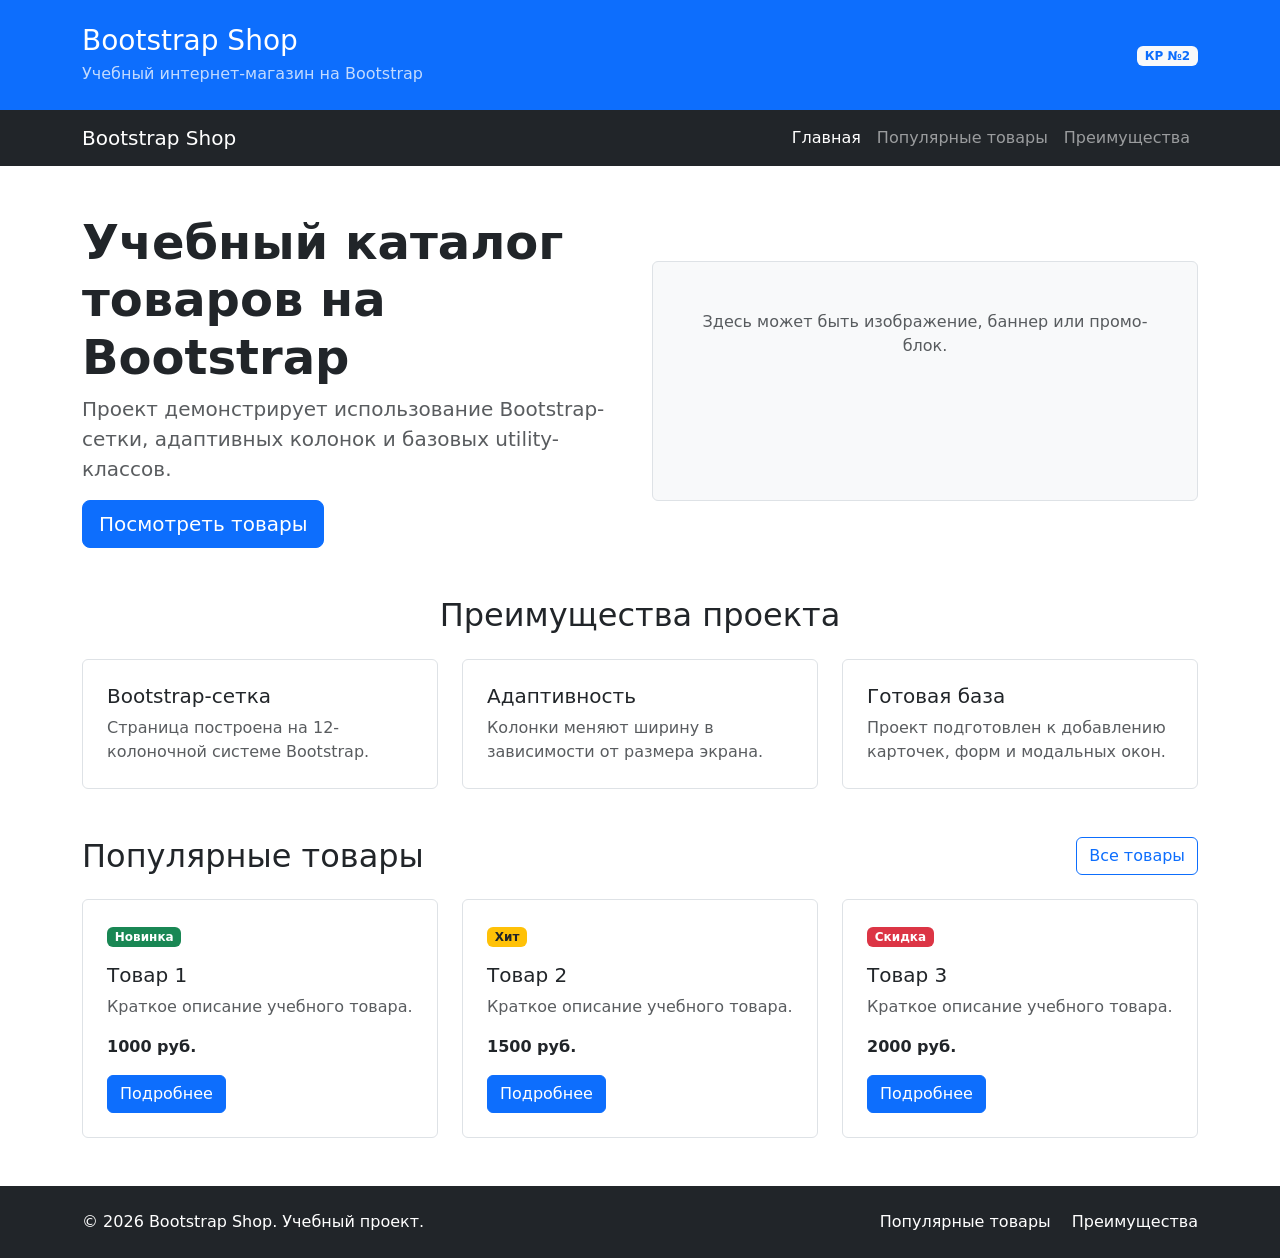
==== index.html @ 40dda601 "feat: create Bootstrap grid homepage" ====
<!DOCTYPE html>
<html lang="ru">
<head>
    <meta charset="UTF-8">
    <meta name="viewport" content="width=device-width, initial-scale=1.0">
    <title>Главная — Bootstrap Shop</title>

    <link
        href="https://cdn.jsdelivr.net/npm/bootstrap@5.3.3/dist/css/bootstrap.min.css"
        rel="stylesheet"
    >
    <link rel="stylesheet" href="css/custom.css">
</head>
<body>

    <header class="bg-primary text-white py-4">
        <div class="container">
            <div class="row align-items-center">
                <div class="col-12 col-md-8">
                    <h1 class="h3 mb-1">Bootstrap Shop</h1>
                    <p class="mb-0 opacity-75">
                        Учебный интернет-магазин на Bootstrap
                    </p>
                </div>

                <div class="col-12 col-md-4 text-md-end mt-3 mt-md-0">
                    <span class="badge bg-light text-primary">
                        КР №2
                    </span>
                </div>
            </div>
        </div>
    </header>

    <nav class="navbar navbar-expand-lg navbar-dark bg-dark">
        <div class="container">
            <a class="navbar-brand" href="index.html">
                Bootstrap Shop
            </a>

            <button
                class="navbar-toggler"
                type="button"
                data-bs-toggle="collapse"
                data-bs-target="#mainNavbar"
                aria-controls="mainNavbar"
                aria-expanded="false"
                aria-label="Переключить навигацию"
            >
                <span class="navbar-toggler-icon"></span>
            </button>

            <div class="collapse navbar-collapse" id="mainNavbar">
                <ul class="navbar-nav ms-auto">
                    <li class="nav-item">
                        <a
                            class="nav-link active"
                            aria-current="page"
                            href="index.html"
                        >
                            Главная
                        </a>
                    </li>

                    <li class="nav-item">
                        <a class="nav-link" href="#popular">
                            Популярные товары
                        </a>
                    </li>

                    <li class="nav-item">
                        <a class="nav-link" href="#advantages">
                            Преимущества
                        </a>
                    </li>
                </ul>
            </div>
        </div>
    </nav>

    <main>
        <section class="container my-5">
            <div class="row align-items-center g-4">
                <div class="col-12 col-lg-6">
                    <h2 class="display-5 fw-bold">
                        Учебный каталог товаров на Bootstrap
                    </h2>

                    <p class="lead text-muted">
                        Проект демонстрирует использование Bootstrap-сетки,
                        адаптивных колонок и базовых utility-классов.
                    </p>

                    <a class="btn btn-primary btn-lg" href="#popular">
                        Посмотреть товары
                    </a>
                </div>

                <div class="col-12 col-lg-6">
                    <div class="placeholder-box p-5 bg-light border rounded text-center">
                        <p class="mb-0 text-muted">
                            Здесь может быть изображение, баннер
                            или промо-блок.
                        </p>
                    </div>
                </div>
            </div>
        </section>

        <section class="container my-5" id="advantages">
            <h2 class="text-center mb-4">
                Преимущества проекта
            </h2>

            <div class="row g-4">
                <div class="col-12 col-md-4">
                    <div class="p-4 border rounded h-100 bg-white">
                        <h3 class="h5">Bootstrap-сетка</h3>
                        <p class="mb-0 text-muted">
                            Страница построена на 12-колоночной системе Bootstrap.
                        </p>
                    </div>
                </div>

                <div class="col-12 col-md-4">
                    <div class="p-4 border rounded h-100 bg-white">
                        <h3 class="h5">Адаптивность</h3>
                        <p class="mb-0 text-muted">
                            Колонки меняют ширину в зависимости от размера экрана.
                        </p>
                    </div>
                </div>

                <div class="col-12 col-md-4">
                    <div class="p-4 border rounded h-100 bg-white">
                        <h3 class="h5">Готовая база</h3>
                        <p class="mb-0 text-muted">
                            Проект подготовлен к добавлению карточек,
                            форм и модальных окон.
                        </p>
                    </div>
                </div>
            </div>
        </section>

        <section class="container my-5" id="popular">
            <div class="d-flex justify-content-between align-items-center mb-4">
                <h2 class="mb-0">Популярные товары</h2>

                <a class="btn btn-outline-primary" href="#popular">
                    Все товары
                </a>
            </div>

            <div class="row g-4">
                <div class="col-12 col-md-6 col-lg-4">
                    <div class="border rounded h-100 p-4">
                        <span class="badge bg-success mb-3">
                            Новинка
                        </span>

                        <h3 class="h5">Товар 1</h3>

                        <p class="text-muted">
                            Краткое описание учебного товара.
                        </p>

                        <p class="fw-bold mb-3">1000 руб.</p>

                        <a class="btn btn-primary" href="#popular">
                            Подробнее
                        </a>
                    </div>
                </div>

                <div class="col-12 col-md-6 col-lg-4">
                    <div class="border rounded h-100 p-4">
                        <span class="badge bg-warning text-dark mb-3">
                            Хит
                        </span>

                        <h3 class="h5">Товар 2</h3>

                        <p class="text-muted">
                            Краткое описание учебного товара.
                        </p>

                        <p class="fw-bold mb-3">1500 руб.</p>

                        <a class="btn btn-primary" href="#popular">
                            Подробнее
                        </a>
                    </div>
                </div>

                <div class="col-12 col-md-6 col-lg-4">
                    <div class="border rounded h-100 p-4">
                        <span class="badge bg-danger mb-3">
                            Скидка
                        </span>

                        <h3 class="h5">Товар 3</h3>

                        <p class="text-muted">
                            Краткое описание учебного товара.
                        </p>

                        <p class="fw-bold mb-3">2000 руб.</p>

                        <a class="btn btn-primary" href="#popular">
                            Подробнее
                        </a>
                    </div>
                </div>
            </div>
        </section>
    </main>

    <footer class="bg-dark text-white py-4 mt-5">
        <div class="container">
            <div class="row align-items-center g-3">
                <div class="col-12 col-md-6">
                    <p class="mb-0">
                        &copy; 2026 Bootstrap Shop. Учебный проект.
                    </p>
                </div>

                <div class="col-12 col-md-6 text-md-end">
                    <a
                        class="text-white text-decoration-none me-3"
                        href="#popular"
                    >
                        Популярные товары
                    </a>

                    <a
                        class="text-white text-decoration-none"
                        href="#advantages"
                    >
                        Преимущества
                    </a>
                </div>
            </div>
        </div>
    </footer>

    <script
        src="https://cdn.jsdelivr.net/npm/bootstrap@5.3.3/dist/js/bootstrap.bundle.min.js"
    ></script>
</body>
</html>
---- css/custom.css ----
body {
    min-height: 100vh;
}

.placeholder-box {
    min-height: 240px;
}
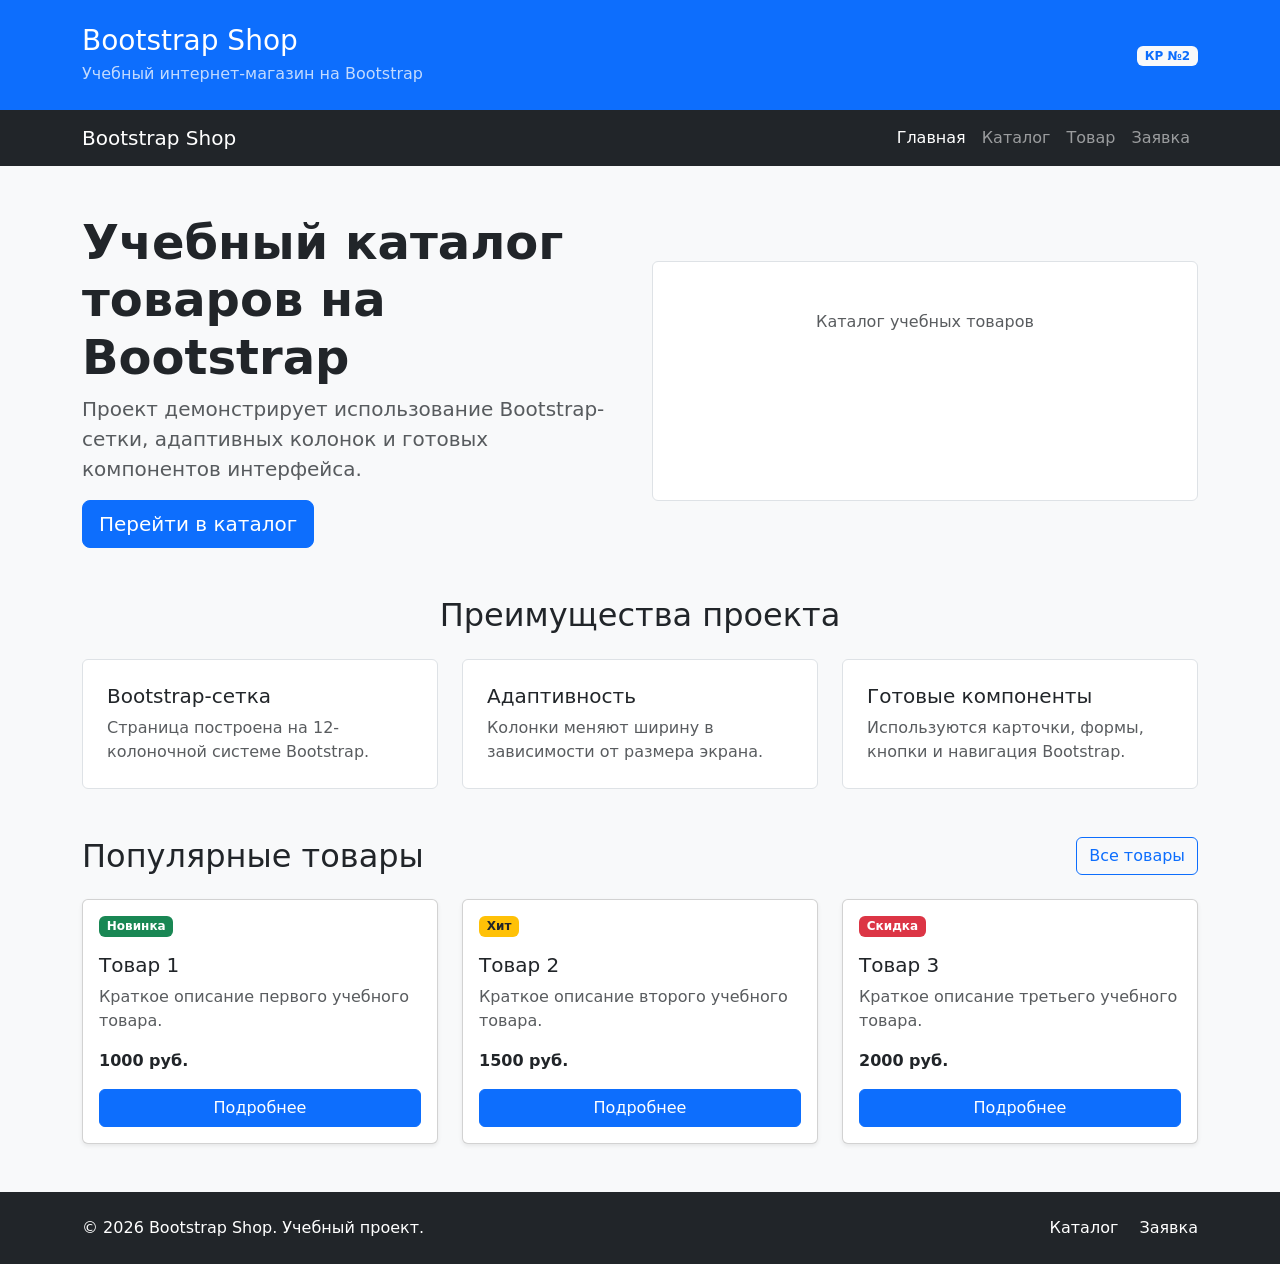
==== commit bdcc5e98: "feat: add Bootstrap components pages" ====
--- a/index.html
+++ b/index.html
@@ -6,12 +6,12 @@
     <title>Главная — Bootstrap Shop</title>
 
     <link
-        href="https://cdn.jsdelivr.net/npm/bootstrap@5.3.3/dist/css/bootstrap.min.css"
+        href="https://cdn.jsdelivr.net/npm/bootstrap@5.3.8/dist/css/bootstrap.min.css"
         rel="stylesheet"
     >
     <link rel="stylesheet" href="css/custom.css">
 </head>
-<body>
+<body class="bg-light">
 
     <header class="bg-primary text-white py-4">
         <div class="container">
@@ -63,14 +63,20 @@
                     </li>
 
                     <li class="nav-item">
-                        <a class="nav-link" href="#popular">
-                            Популярные товары
-                        </a>
-                    </li>
-
-                    <li class="nav-item">
-                        <a class="nav-link" href="#advantages">
-                            Преимущества
+                        <a class="nav-link" href="catalog.html">
+                            Каталог
+                        </a>
+                    </li>
+
+                    <li class="nav-item">
+                        <a class="nav-link" href="product.html">
+                            Товар
+                        </a>
+                    </li>
+
+                    <li class="nav-item">
+                        <a class="nav-link" href="order.html">
+                            Заявка
                         </a>
                     </li>
                 </ul>
@@ -88,26 +94,28 @@
 
                     <p class="lead text-muted">
                         Проект демонстрирует использование Bootstrap-сетки,
-                        адаптивных колонок и базовых utility-классов.
+                        адаптивных колонок и готовых компонентов интерфейса.
                     </p>
 
-                    <a class="btn btn-primary btn-lg" href="#popular">
-                        Посмотреть товары
+                    <a
+                        class="btn btn-primary btn-lg"
+                        href="catalog.html"
+                    >
+                        Перейти в каталог
                     </a>
                 </div>
 
                 <div class="col-12 col-lg-6">
-                    <div class="placeholder-box p-5 bg-light border rounded text-center">
-                        <p class="mb-0 text-muted">
-                            Здесь может быть изображение, баннер
-                            или промо-блок.
+                    <div class="placeholder-box p-5 bg-white border rounded text-center">
+                        <p class="mb-0 text-muted">
+                            Каталог учебных товаров
                         </p>
                     </div>
                 </div>
             </div>
         </section>
 
-        <section class="container my-5" id="advantages">
+        <section class="container my-5">
             <h2 class="text-center mb-4">
                 Преимущества проекта
             </h2>
@@ -133,10 +141,9 @@
 
                 <div class="col-12 col-md-4">
                     <div class="p-4 border rounded h-100 bg-white">
-                        <h3 class="h5">Готовая база</h3>
-                        <p class="mb-0 text-muted">
-                            Проект подготовлен к добавлению карточек,
-                            форм и модальных окон.
+                        <h3 class="h5">Готовые компоненты</h3>
+                        <p class="mb-0 text-muted">
+                            Используются карточки, формы, кнопки и навигация Bootstrap.
                         </p>
                     </div>
                 </div>
@@ -147,69 +154,87 @@
             <div class="d-flex justify-content-between align-items-center mb-4">
                 <h2 class="mb-0">Популярные товары</h2>
 
-                <a class="btn btn-outline-primary" href="#popular">
+                <a
+                    class="btn btn-outline-primary"
+                    href="catalog.html"
+                >
                     Все товары
                 </a>
             </div>
 
             <div class="row g-4">
                 <div class="col-12 col-md-6 col-lg-4">
-                    <div class="border rounded h-100 p-4">
-                        <span class="badge bg-success mb-3">
-                            Новинка
-                        </span>
-
-                        <h3 class="h5">Товар 1</h3>
-
-                        <p class="text-muted">
-                            Краткое описание учебного товара.
-                        </p>
-
-                        <p class="fw-bold mb-3">1000 руб.</p>
-
-                        <a class="btn btn-primary" href="#popular">
-                            Подробнее
-                        </a>
+                    <div class="card h-100 shadow-sm">
+                        <div class="card-body d-flex flex-column">
+                            <span class="badge bg-success mb-3 align-self-start">
+                                Новинка
+                            </span>
+
+                            <h3 class="h5">Товар 1</h3>
+
+                            <p class="text-muted">
+                                Краткое описание первого учебного товара.
+                            </p>
+
+                            <p class="fw-bold mb-3 mt-auto">1000 руб.</p>
+
+                            <a
+                                class="btn btn-primary"
+                                href="product.html"
+                            >
+                                Подробнее
+                            </a>
+                        </div>
                     </div>
                 </div>
 
                 <div class="col-12 col-md-6 col-lg-4">
-                    <div class="border rounded h-100 p-4">
-                        <span class="badge bg-warning text-dark mb-3">
-                            Хит
-                        </span>
-
-                        <h3 class="h5">Товар 2</h3>
-
-                        <p class="text-muted">
-                            Краткое описание учебного товара.
-                        </p>
-
-                        <p class="fw-bold mb-3">1500 руб.</p>
-
-                        <a class="btn btn-primary" href="#popular">
-                            Подробнее
-                        </a>
+                    <div class="card h-100 shadow-sm">
+                        <div class="card-body d-flex flex-column">
+                            <span class="badge bg-warning text-dark mb-3 align-self-start">
+                                Хит
+                            </span>
+
+                            <h3 class="h5">Товар 2</h3>
+
+                            <p class="text-muted">
+                                Краткое описание второго учебного товара.
+                            </p>
+
+                            <p class="fw-bold mb-3 mt-auto">1500 руб.</p>
+
+                            <a
+                                class="btn btn-primary"
+                                href="product.html"
+                            >
+                                Подробнее
+                            </a>
+                        </div>
                     </div>
                 </div>
 
                 <div class="col-12 col-md-6 col-lg-4">
-                    <div class="border rounded h-100 p-4">
-                        <span class="badge bg-danger mb-3">
-                            Скидка
-                        </span>
-
-                        <h3 class="h5">Товар 3</h3>
-
-                        <p class="text-muted">
-                            Краткое описание учебного товара.
-                        </p>
-
-                        <p class="fw-bold mb-3">2000 руб.</p>
-
-                        <a class="btn btn-primary" href="#popular">
-                            Подробнее
-                        </a>
+                    <div class="card h-100 shadow-sm">
+                        <div class="card-body d-flex flex-column">
+                            <span class="badge bg-danger mb-3 align-self-start">
+                                Скидка
+                            </span>
+
+                            <h3 class="h5">Товар 3</h3>
+
+                            <p class="text-muted">
+                                Краткое описание третьего учебного товара.
+                            </p>
+
+                            <p class="fw-bold mb-3 mt-auto">2000 руб.</p>
+
+                            <a
+                                class="btn btn-primary"
+                                href="product.html"
+                            >
+                                Подробнее
+                            </a>
+                        </div>
                     </div>
                 </div>
             </div>
@@ -228,16 +253,16 @@
                 <div class="col-12 col-md-6 text-md-end">
                     <a
                         class="text-white text-decoration-none me-3"
-                        href="#popular"
+                        href="catalog.html"
                     >
-                        Популярные товары
+                        Каталог
                     </a>
 
                     <a
                         class="text-white text-decoration-none"
-                        href="#advantages"
+                        href="order.html"
                     >
-                        Преимущества
+                        Заявка
                     </a>
                 </div>
             </div>
@@ -245,7 +270,7 @@
     </footer>
 
     <script
-        src="https://cdn.jsdelivr.net/npm/bootstrap@5.3.3/dist/js/bootstrap.bundle.min.js"
+        src="https://cdn.jsdelivr.net/npm/bootstrap@5.3.8/dist/js/bootstrap.bundle.min.js"
     ></script>
 </body>
 </html>
--- a/css/custom.css
+++ b/css/custom.css
@@ -4,4 +4,13 @@
 
 .placeholder-box {
     min-height: 240px;
+}
+
+.placeholder-image {
+    min-height: 320px;
+}
+
+.card-img-top {
+    height: 180px;
+    object-fit: cover;
 }
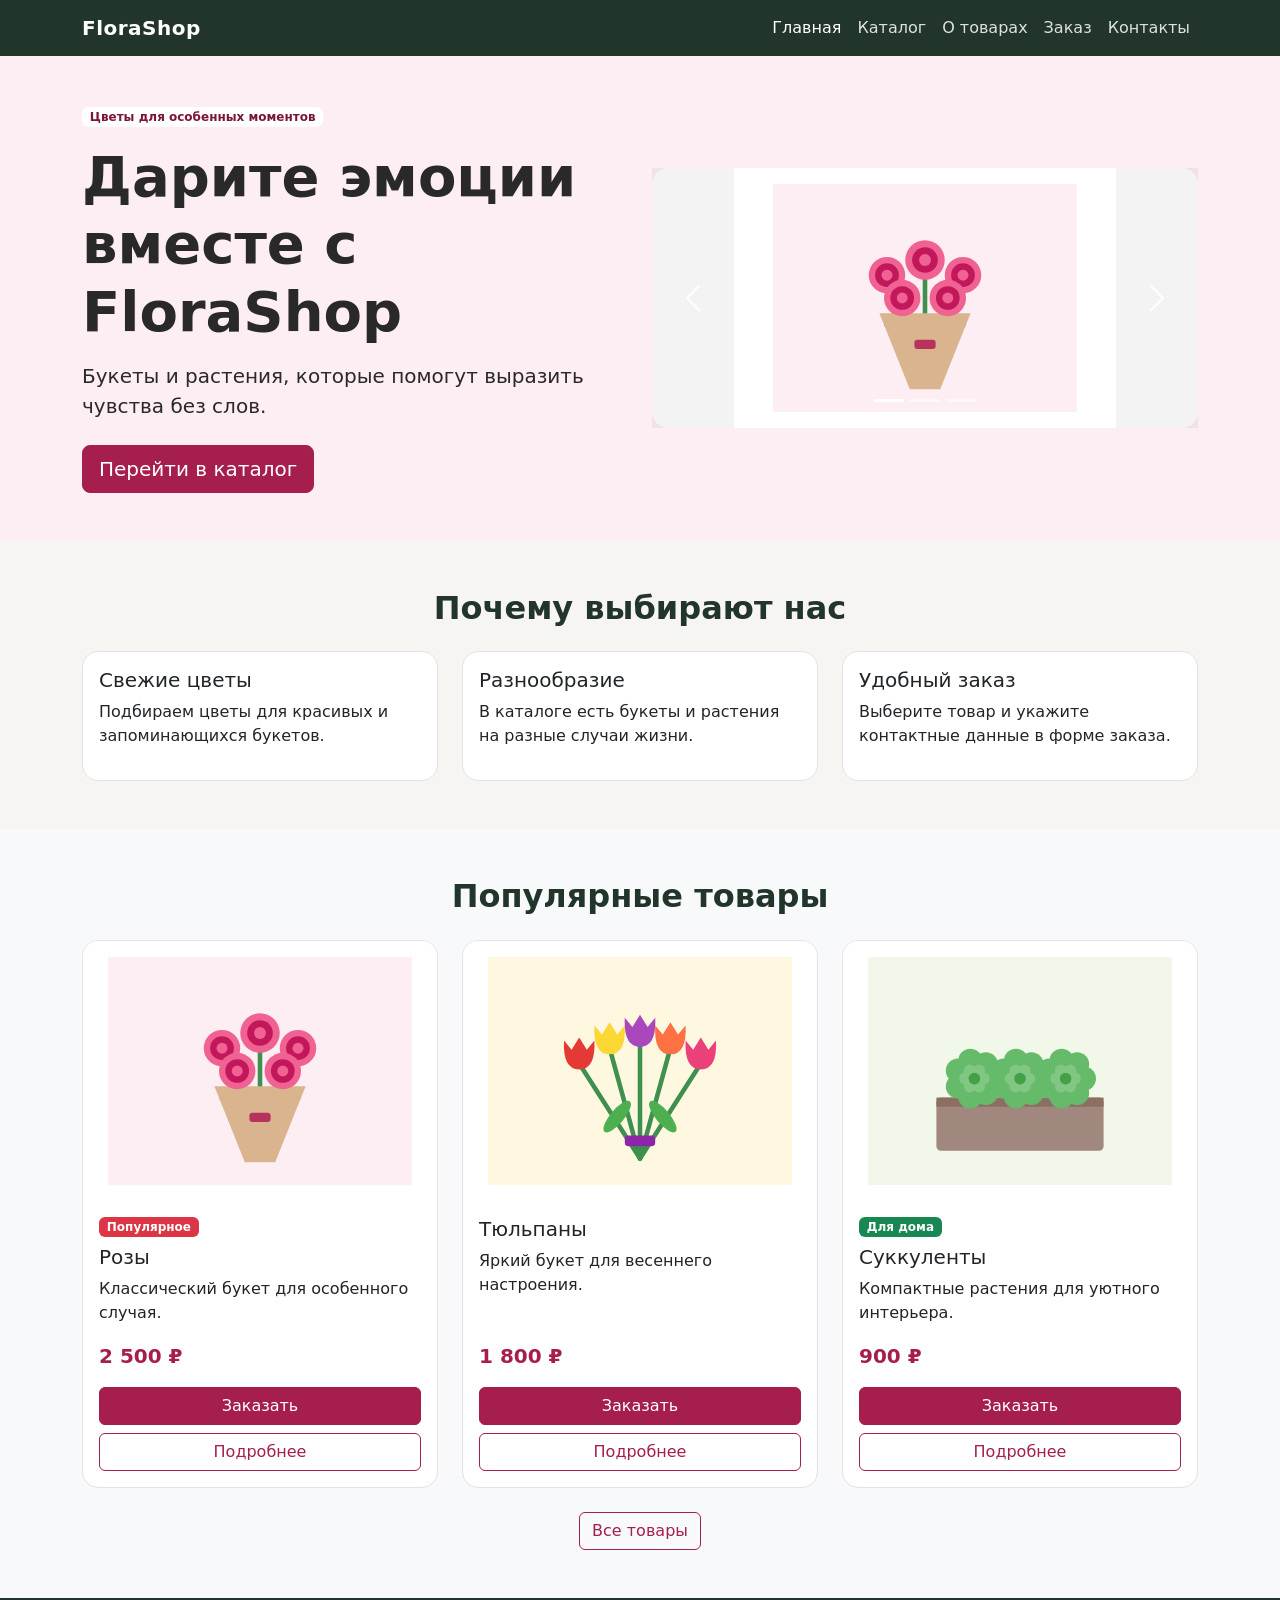
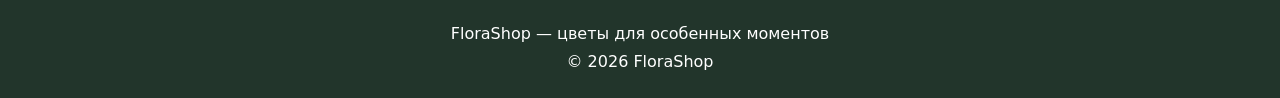
==== commit 45a0afce: "feat: add Bootstrap components pages" ====
--- a/index.html
+++ b/index.html
@@ -2,275 +2,179 @@
 <html lang="ru">
 <head>
     <meta charset="UTF-8">
-    <meta name="viewport" content="width=device-width, initial-scale=1.0">
-    <title>Главная — Bootstrap Shop</title>
-
-    <link
-        href="https://cdn.jsdelivr.net/npm/bootstrap@5.3.8/dist/css/bootstrap.min.css"
-        rel="stylesheet"
-    >
+    <meta name="viewport" content="width=device-width, initial-scale=1">
+    <meta name="description" content="FloraShop — букеты цветов и декоративные растения.">
+    <title>FloraShop — Главная</title>
+    <link rel="stylesheet" href="vendor/bootstrap/css/bootstrap.min.css">
     <link rel="stylesheet" href="css/custom.css">
 </head>
-<body class="bg-light">
+<body>
 
-    <header class="bg-primary text-white py-4">
+<nav class="navbar navbar-expand-lg navbar-dark navbar-shop">
+    <div class="container">
+        <a class="navbar-brand fw-bold" href="index.html">FloraShop</a>
+        <button class="navbar-toggler" type="button" data-bs-toggle="collapse"
+                data-bs-target="#mainNav" aria-controls="mainNav"
+                aria-expanded="false" aria-label="Открыть меню">
+            <span class="navbar-toggler-icon"></span>
+        </button>
+        <div class="collapse navbar-collapse" id="mainNav">
+            <ul class="navbar-nav ms-auto">
+                <li class="nav-item"><a class="nav-link active" href="index.html">Главная</a></li>
+                <li class="nav-item"><a class="nav-link" href="catalog.html">Каталог</a></li>
+                <li class="nav-item"><a class="nav-link" href="product.html">О товарах</a></li>
+                <li class="nav-item"><a class="nav-link" href="order.html">Заказ</a></li>
+                <li class="nav-item"><a class="nav-link" href="contacts.html">Контакты</a></li>
+            </ul>
+        </div>
+    </div>
+</nav>
+
+<main>
+    <section class="hero-section py-5">
         <div class="container">
-            <div class="row align-items-center">
-                <div class="col-12 col-md-8">
-                    <h1 class="h3 mb-1">Bootstrap Shop</h1>
-                    <p class="mb-0 opacity-75">
-                        Учебный интернет-магазин на Bootstrap
+            <div class="row align-items-center g-4">
+                <div class="col-lg-6">
+                    <span class="badge hero-badge mb-3">Цветы для особенных моментов</span>
+                    <h1 class="display-4 fw-bold">Дарите эмоции вместе с FloraShop</h1>
+                    <p class="lead mt-3">
+                        Букеты и растения, которые помогут выразить чувства без слов.
                     </p>
+                    <a href="catalog.html" class="btn btn-shop btn-lg mt-2">
+                        Перейти в каталог
+                    </a>
                 </div>
-
-                <div class="col-12 col-md-4 text-md-end mt-3 mt-md-0">
-                    <span class="badge bg-light text-primary">
-                        КР №2
-                    </span>
+                <div class="col-lg-6">
+                    <div id="flowerCarousel" class="carousel slide" data-bs-ride="carousel">
+                        <div class="carousel-indicators">
+                            <button type="button" data-bs-target="#flowerCarousel"
+                                    data-bs-slide-to="0" class="active"
+                                    aria-current="true" aria-label="Слайд 1"></button>
+                            <button type="button" data-bs-target="#flowerCarousel"
+                                    data-bs-slide-to="1" aria-label="Слайд 2"></button>
+                            <button type="button" data-bs-target="#flowerCarousel"
+                                    data-bs-slide-to="2" aria-label="Слайд 3"></button>
+                        </div>
+                        <div class="carousel-inner rounded-4">
+                            <div class="carousel-item active">
+                                <img src="images/roses.svg" class="d-block w-100 product-image"
+                                     alt="Розы">
+                            </div>
+                            <div class="carousel-item">
+                                <img src="images/tulips.svg" class="d-block w-100 product-image"
+                                     alt="Тюльпаны">
+                            </div>
+                            <div class="carousel-item">
+                                <img src="images/peony.svg" class="d-block w-100 product-image"
+                                     alt="Пионы">
+                            </div>
+                        </div>
+                        <button class="carousel-control-prev" type="button"
+                                data-bs-target="#flowerCarousel" data-bs-slide="prev"
+                                aria-label="Предыдущий слайд">
+                            <span class="carousel-control-prev-icon"></span>
+                        </button>
+                        <button class="carousel-control-next" type="button"
+                                data-bs-target="#flowerCarousel" data-bs-slide="next"
+                                aria-label="Следующий слайд">
+                            <span class="carousel-control-next-icon"></span>
+                        </button>
+                    </div>
                 </div>
             </div>
         </div>
-    </header>
+    </section>
 
-    <nav class="navbar navbar-expand-lg navbar-dark bg-dark">
+    <section class="py-5">
         <div class="container">
-            <a class="navbar-brand" href="index.html">
-                Bootstrap Shop
-            </a>
-
-            <button
-                class="navbar-toggler"
-                type="button"
-                data-bs-toggle="collapse"
-                data-bs-target="#mainNavbar"
-                aria-controls="mainNavbar"
-                aria-expanded="false"
-                aria-label="Переключить навигацию"
-            >
-                <span class="navbar-toggler-icon"></span>
-            </button>
-
-            <div class="collapse navbar-collapse" id="mainNavbar">
-                <ul class="navbar-nav ms-auto">
-                    <li class="nav-item">
-                        <a
-                            class="nav-link active"
-                            aria-current="page"
-                            href="index.html"
-                        >
-                            Главная
-                        </a>
-                    </li>
-
-                    <li class="nav-item">
-                        <a class="nav-link" href="catalog.html">
-                            Каталог
-                        </a>
-                    </li>
-
-                    <li class="nav-item">
-                        <a class="nav-link" href="product.html">
-                            Товар
-                        </a>
-                    </li>
-
-                    <li class="nav-item">
-                        <a class="nav-link" href="order.html">
-                            Заявка
-                        </a>
-                    </li>
-                </ul>
-            </div>
-        </div>
-    </nav>
-
-    <main>
-        <section class="container my-5">
-            <div class="row align-items-center g-4">
-                <div class="col-12 col-lg-6">
-                    <h2 class="display-5 fw-bold">
-                        Учебный каталог товаров на Bootstrap
-                    </h2>
-
-                    <p class="lead text-muted">
-                        Проект демонстрирует использование Bootstrap-сетки,
-                        адаптивных колонок и готовых компонентов интерфейса.
-                    </p>
-
-                    <a
-                        class="btn btn-primary btn-lg"
-                        href="catalog.html"
-                    >
-                        Перейти в каталог
-                    </a>
-                </div>
-
-                <div class="col-12 col-lg-6">
-                    <div class="placeholder-box p-5 bg-white border rounded text-center">
-                        <p class="mb-0 text-muted">
-                            Каталог учебных товаров
-                        </p>
-                    </div>
-                </div>
-            </div>
-        </section>
-
-        <section class="container my-5">
-            <h2 class="text-center mb-4">
-                Преимущества проекта
-            </h2>
-
+            <h2 class="section-title text-center mb-4">Почему выбирают нас</h2>
             <div class="row g-4">
-                <div class="col-12 col-md-4">
-                    <div class="p-4 border rounded h-100 bg-white">
-                        <h3 class="h5">Bootstrap-сетка</h3>
-                        <p class="mb-0 text-muted">
-                            Страница построена на 12-колоночной системе Bootstrap.
-                        </p>
-                    </div>
-                </div>
-
-                <div class="col-12 col-md-4">
-                    <div class="p-4 border rounded h-100 bg-white">
-                        <h3 class="h5">Адаптивность</h3>
-                        <p class="mb-0 text-muted">
-                            Колонки меняют ширину в зависимости от размера экрана.
-                        </p>
-                    </div>
-                </div>
-
-                <div class="col-12 col-md-4">
-                    <div class="p-4 border rounded h-100 bg-white">
-                        <h3 class="h5">Готовые компоненты</h3>
-                        <p class="mb-0 text-muted">
-                            Используются карточки, формы, кнопки и навигация Bootstrap.
-                        </p>
-                    </div>
-                </div>
-            </div>
-        </section>
-
-        <section class="container my-5" id="popular">
-            <div class="d-flex justify-content-between align-items-center mb-4">
-                <h2 class="mb-0">Популярные товары</h2>
-
-                <a
-                    class="btn btn-outline-primary"
-                    href="catalog.html"
-                >
-                    Все товары
-                </a>
-            </div>
-
-            <div class="row g-4">
-                <div class="col-12 col-md-6 col-lg-4">
-                    <div class="card h-100 shadow-sm">
-                        <div class="card-body d-flex flex-column">
-                            <span class="badge bg-success mb-3 align-self-start">
-                                Новинка
-                            </span>
-
-                            <h3 class="h5">Товар 1</h3>
-
-                            <p class="text-muted">
-                                Краткое описание первого учебного товара.
-                            </p>
-
-                            <p class="fw-bold mb-3 mt-auto">1000 руб.</p>
-
-                            <a
-                                class="btn btn-primary"
-                                href="product.html"
-                            >
-                                Подробнее
-                            </a>
+                <div class="col-md-4">
+                    <div class="card feature-card h-100">
+                        <div class="card-body">
+                            <h3 class="h5">Свежие цветы</h3>
+                            <p>Подбираем цветы для красивых и запоминающихся букетов.</p>
                         </div>
                     </div>
                 </div>
-
-                <div class="col-12 col-md-6 col-lg-4">
-                    <div class="card h-100 shadow-sm">
-                        <div class="card-body d-flex flex-column">
-                            <span class="badge bg-warning text-dark mb-3 align-self-start">
-                                Хит
-                            </span>
-
-                            <h3 class="h5">Товар 2</h3>
-
-                            <p class="text-muted">
-                                Краткое описание второго учебного товара.
-                            </p>
-
-                            <p class="fw-bold mb-3 mt-auto">1500 руб.</p>
-
-                            <a
-                                class="btn btn-primary"
-                                href="product.html"
-                            >
-                                Подробнее
-                            </a>
+                <div class="col-md-4">
+                    <div class="card feature-card h-100">
+                        <div class="card-body">
+                            <h3 class="h5">Разнообразие</h3>
+                            <p>В каталоге есть букеты и растения на разные случаи жизни.</p>
                         </div>
                     </div>
                 </div>
-
-                <div class="col-12 col-md-6 col-lg-4">
-                    <div class="card h-100 shadow-sm">
-                        <div class="card-body d-flex flex-column">
-                            <span class="badge bg-danger mb-3 align-self-start">
-                                Скидка
-                            </span>
-
-                            <h3 class="h5">Товар 3</h3>
-
-                            <p class="text-muted">
-                                Краткое описание третьего учебного товара.
-                            </p>
-
-                            <p class="fw-bold mb-3 mt-auto">2000 руб.</p>
-
-                            <a
-                                class="btn btn-primary"
-                                href="product.html"
-                            >
-                                Подробнее
-                            </a>
+                <div class="col-md-4">
+                    <div class="card feature-card h-100">
+                        <div class="card-body">
+                            <h3 class="h5">Удобный заказ</h3>
+                            <p>Выберите товар и укажите контактные данные в форме заказа.</p>
                         </div>
                     </div>
                 </div>
             </div>
-        </section>
-    </main>
+        </div>
+    </section>
 
-    <footer class="bg-dark text-white py-4 mt-5">
+    <section class="py-5 bg-light">
         <div class="container">
-            <div class="row align-items-center g-3">
-                <div class="col-12 col-md-6">
-                    <p class="mb-0">
-                        &copy; 2026 Bootstrap Shop. Учебный проект.
-                    </p>
+            <h2 class="section-title text-center mb-4">Популярные товары</h2>
+            <div class="row g-4">
+                <div class="col-12 col-md-6 col-lg-4">
+                    <div class="card product-card h-100">
+                        <img src="images/roses.svg" class="card-img-top product-image" alt="Розы">
+                        <div class="card-body d-flex flex-column">
+                            <span class="badge text-bg-danger align-self-start mb-2">Популярное</span>
+                            <h3 class="h5">Розы</h3>
+                            <p>Классический букет для особенного случая.</p>
+                            <p class="product-price mt-auto">2 500 ₽</p>
+                            <a href="order.html?product=roses" class="btn btn-shop mb-2">Заказать</a>
+                            <a href="product.html?product=roses" class="btn btn-outline-shop">Подробнее</a>
+                        </div>
+                    </div>
                 </div>
-
-                <div class="col-12 col-md-6 text-md-end">
-                    <a
-                        class="text-white text-decoration-none me-3"
-                        href="catalog.html"
-                    >
-                        Каталог
-                    </a>
-
-                    <a
-                        class="text-white text-decoration-none"
-                        href="order.html"
-                    >
-                        Заявка
-                    </a>
+                <div class="col-12 col-md-6 col-lg-4">
+                    <div class="card product-card h-100">
+                        <img src="images/tulips.svg" class="card-img-top product-image" alt="Тюльпаны">
+                        <div class="card-body d-flex flex-column">
+                            <h3 class="h5">Тюльпаны</h3>
+                            <p>Яркий букет для весеннего настроения.</p>
+                            <p class="product-price mt-auto">1 800 ₽</p>
+                            <a href="order.html?product=tulips" class="btn btn-shop mb-2">Заказать</a>
+                            <a href="product.html?product=tulips" class="btn btn-outline-shop">Подробнее</a>
+                        </div>
+                    </div>
+                </div>
+                <div class="col-12 col-md-6 col-lg-4">
+                    <div class="card product-card h-100">
+                        <img src="images/succulents.svg" class="card-img-top product-image" alt="Суккуленты">
+                        <div class="card-body d-flex flex-column">
+                            <span class="badge text-bg-success align-self-start mb-2">Для дома</span>
+                            <h3 class="h5">Суккуленты</h3>
+                            <p>Компактные растения для уютного интерьера.</p>
+                            <p class="product-price mt-auto">900 ₽</p>
+                            <a href="order.html?product=succulents" class="btn btn-shop mb-2">Заказать</a>
+                            <a href="product.html?product=succulents" class="btn btn-outline-shop">Подробнее</a>
+                        </div>
+                    </div>
                 </div>
             </div>
+            <div class="text-center mt-4">
+                <a href="catalog.html" class="btn btn-outline-shop">Все товары</a>
+            </div>
         </div>
-    </footer>
+    </section>
+</main>
 
-    <script
-        src="https://cdn.jsdelivr.net/npm/bootstrap@5.3.8/dist/js/bootstrap.bundle.min.js"
-    ></script>
+<footer class="footer-shop py-4">
+    <div class="container text-center">
+        <p class="mb-1">FloraShop — цветы для особенных моментов</p>
+        <p class="mb-0">&copy; 2026 FloraShop</p>
+    </div>
+</footer>
+
+<script src="vendor/bootstrap/js/bootstrap.bundle.min.js"></script>
+<script src="js/shop.js"></script>
 </body>
 </html>
--- a/css/custom.css
+++ b/css/custom.css
@@ -1,16 +1,174 @@
+:root {
+    --shop-primary: #a61e4d;
+    --shop-primary-dark: #7a1638;
+    --shop-background: #f7f5f2;
+    --shop-pink-light: #fdeef3;
+    --shop-green: #22352b;
+    --shop-white: #ffffff;
+    --shop-text: #292929;
+    --shop-muted: #6c757d;
+    --shop-border: #eadfe3;
+}
+
 body {
     min-height: 100vh;
+    display: flex;
+    flex-direction: column;
+    background: var(--shop-background);
+    color: var(--shop-text);
 }
 
-.placeholder-box {
-    min-height: 240px;
+main {
+    flex: 1;
 }
 
-.placeholder-image {
-    min-height: 320px;
+.navbar-shop {
+    background-color: var(--shop-green);
 }
 
-.card-img-top {
-    height: 180px;
-    object-fit: cover;
+.navbar-shop .navbar-brand {
+    color: var(--shop-white);
+    letter-spacing: 0.5px;
+}
+
+.navbar-shop .nav-link {
+    color: rgba(255, 255, 255, 0.85);
+    transition: color 0.2s ease;
+}
+
+.navbar-shop .nav-link:hover,
+.navbar-shop .nav-link.active {
+    color: var(--shop-white);
+}
+
+.hero-section {
+    background-color: var(--shop-pink-light);
+}
+
+.hero-badge {
+    color: var(--shop-primary-dark);
+    background-color: var(--shop-white);
+}
+
+.section-title {
+    color: var(--shop-green);
+    font-weight: 700;
+}
+
+.btn-shop {
+    color: var(--shop-white);
+    background-color: var(--shop-primary);
+    border-color: var(--shop-primary);
+}
+
+.btn-shop:hover,
+.btn-shop:focus-visible {
+    color: var(--shop-white);
+    background-color: var(--shop-primary-dark);
+    border-color: var(--shop-primary-dark);
+}
+
+.btn-outline-shop {
+    color: var(--shop-primary);
+    background-color: transparent;
+    border: 1px solid var(--shop-primary);
+}
+
+.btn-outline-shop:hover,
+.btn-outline-shop:focus-visible {
+    color: var(--shop-white);
+    background-color: var(--shop-primary);
+}
+
+.product-card,
+.feature-card {
+    overflow: hidden;
+    border: 1px solid var(--shop-border);
+    border-radius: 1rem;
+    background-color: var(--shop-white);
+    transition: transform 0.2s ease, box-shadow 0.2s ease;
+}
+
+.product-card:hover,
+.feature-card:hover {
+    transform: translateY(-4px);
+    box-shadow: 0 0.5rem 1.5rem rgba(34, 53, 43, 0.1);
+}
+
+.product-image {
+    display: block;
+    width: 100%;
+    height: 260px;
+    object-fit: contain;
+    padding: 1rem;
+    background-color: var(--shop-white);
+}
+
+.product-price {
+    color: var(--shop-primary);
+    font-size: 1.25rem;
+    font-weight: 700;
+}
+
+.form-panel {
+    padding: 2rem;
+    border: 1px solid var(--shop-border);
+    border-radius: 1rem;
+    background-color: var(--shop-white);
+}
+
+.form-control:focus,
+.form-select:focus,
+.form-check-input:focus {
+    border-color: var(--shop-primary);
+    box-shadow: 0 0 0 0.2rem rgba(166, 30, 77, 0.15);
+}
+
+.form-check-input:checked {
+    background-color: var(--shop-primary);
+    border-color: var(--shop-primary);
+}
+
+.accordion-button:not(.collapsed) {
+    color: var(--shop-primary-dark);
+    background-color: var(--shop-pink-light);
+}
+
+.accordion-button:focus {
+    box-shadow: 0 0 0 0.2rem rgba(166, 30, 77, 0.15);
+}
+
+.carousel-control-prev,
+.carousel-control-next {
+    background-color: rgba(34, 53, 43, 0.12);
+}
+
+.footer-shop {
+    margin-top: auto;
+    color: var(--shop-white);
+    background-color: var(--shop-green);
+}
+
+@media (max-width: 767.98px) {
+    .hero-section {
+        text-align: center;
+    }
+
+    .product-image {
+        height: 220px;
+    }
+
+    .form-panel {
+        padding: 1.25rem;
+    }
+}
+
+@media (prefers-reduced-motion: reduce) {
+    *,
+    *::before,
+    *::after {
+        scroll-behavior: auto !important;
+        transition-duration: 0.01ms !important;
+        animation-duration: 0.01ms !important;
+    }
 }
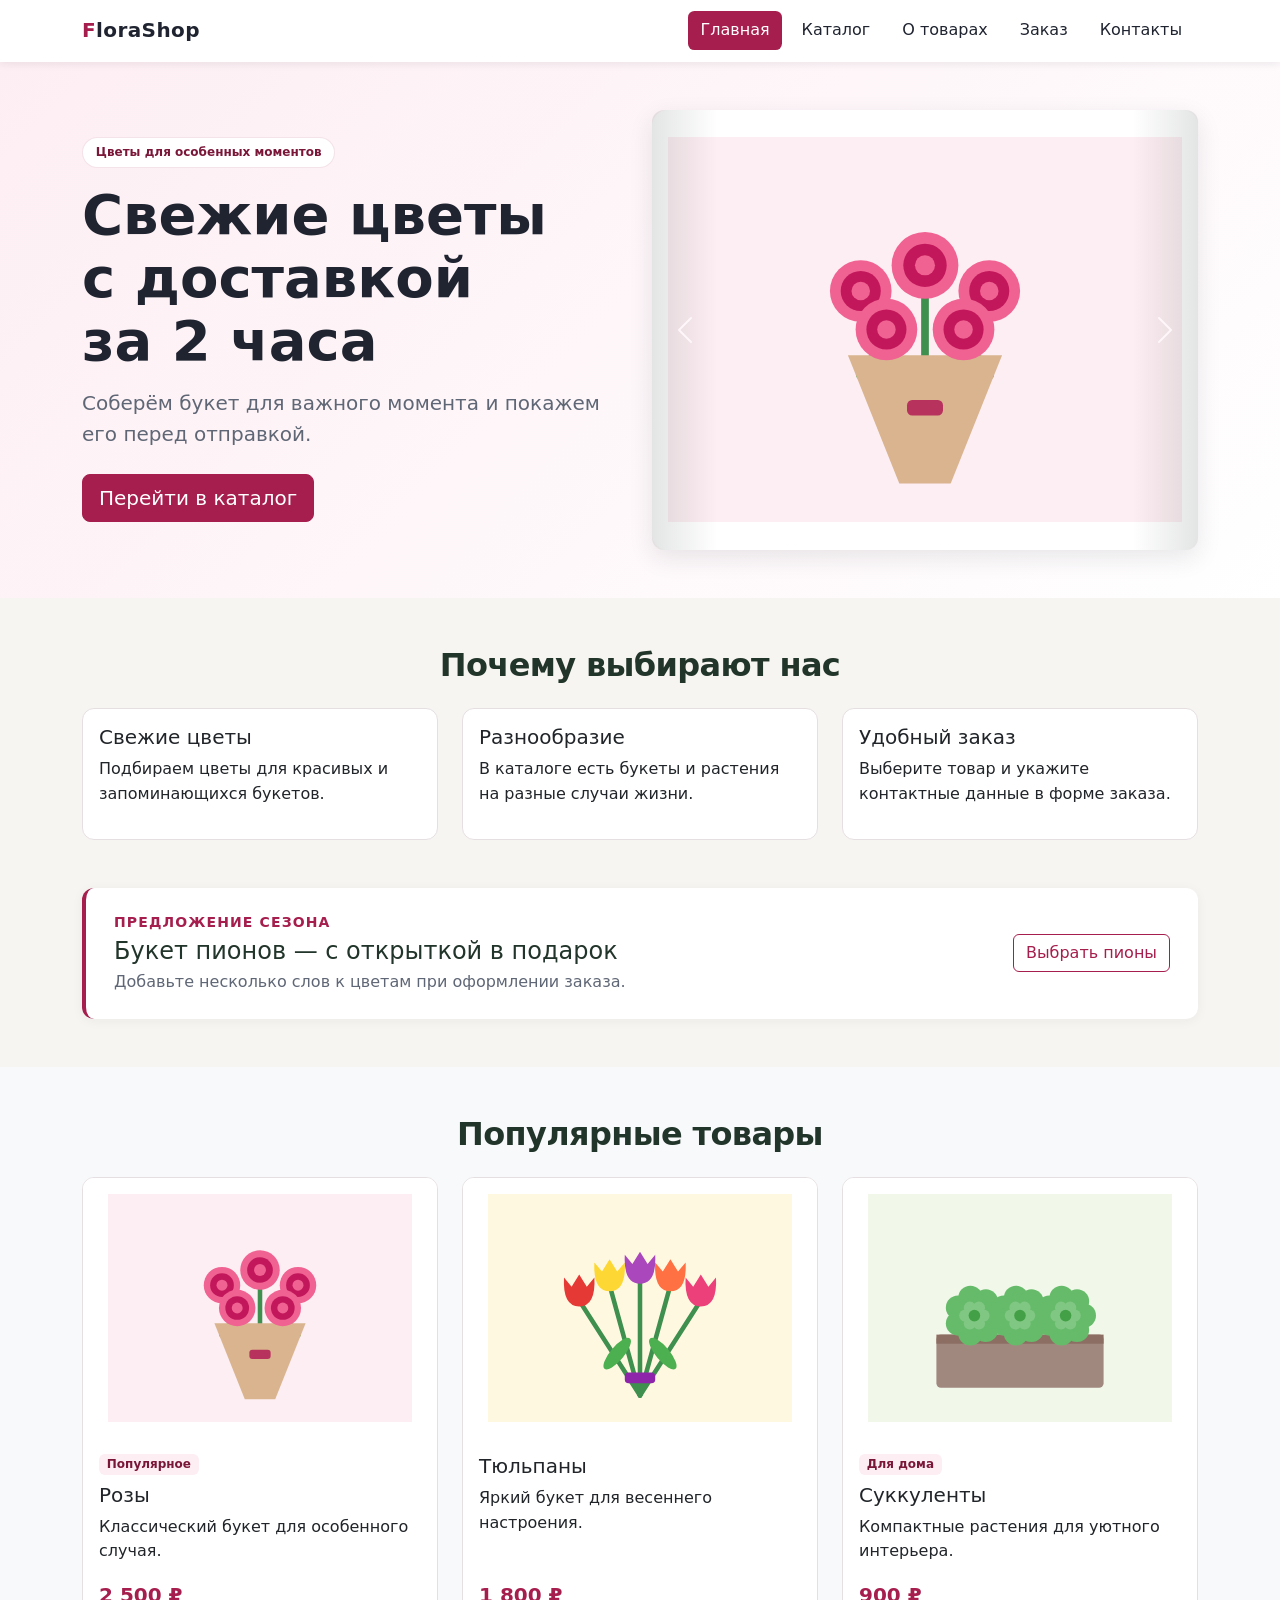
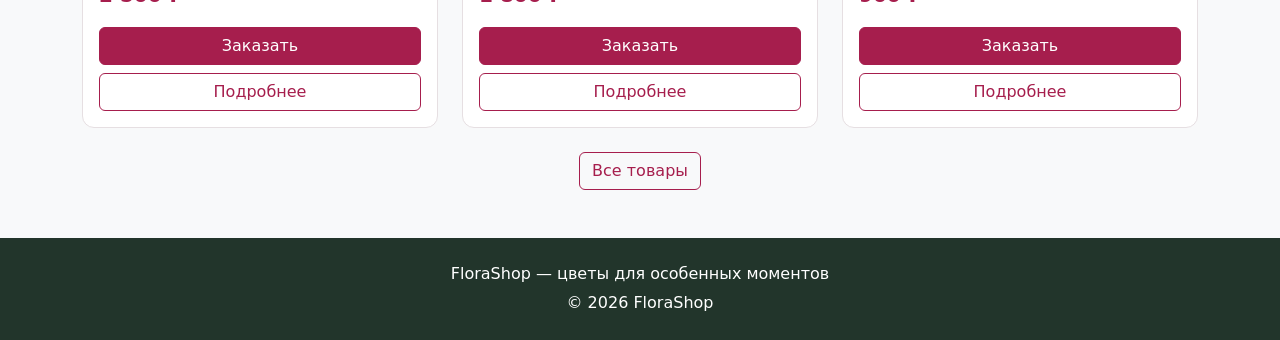
==== commit 41e732e2: "feat: refine FloraShop Bootstrap visual style" ====
--- a/index.html
+++ b/index.html
@@ -36,9 +36,9 @@
             <div class="row align-items-center g-4">
                 <div class="col-lg-6">
                     <span class="badge hero-badge mb-3">Цветы для особенных моментов</span>
-                    <h1 class="display-4 fw-bold">Дарите эмоции вместе с FloraShop</h1>
+                    <h1 class="display-4 fw-bold">Свежие цветы с доставкой за 2 часа</h1>
                     <p class="lead mt-3">
-                        Букеты и растения, которые помогут выразить чувства без слов.
+                        Соберём букет для важного момента и покажем его перед отправкой.
                     </p>
                     <a href="catalog.html" class="btn btn-shop btn-lg mt-2">
                         Перейти в каталог
@@ -117,6 +117,21 @@
         </div>
     </section>
 
+    <section class="pb-5" aria-labelledby="seasonOfferTitle">
+        <div class="container">
+            <div class="season-offer d-md-flex justify-content-between align-items-center gap-3">
+                <div>
+                    <p class="small text-uppercase fw-bold mb-1">Предложение сезона</p>
+                    <h2 class="h4 mb-1" id="seasonOfferTitle">Букет пионов — с открыткой в подарок</h2>
+                    <p class="mb-0">Добавьте несколько слов к цветам при оформлении заказа.</p>
+                </div>
+                <a href="order.html?product=peony" class="btn btn-outline-shop mt-3 mt-md-0 flex-shrink-0">
+                    Выбрать пионы
+                </a>
+            </div>
+        </div>
+    </section>
+
     <section class="py-5 bg-light">
         <div class="container">
             <h2 class="section-title text-center mb-4">Популярные товары</h2>
@@ -177,4 +192,4 @@
 <script src="vendor/bootstrap/js/bootstrap.bundle.min.js"></script>
 <script src="js/shop.js"></script>
 </body>
-</html>+</html>
--- a/css/custom.css
+++ b/css/custom.css
@@ -1,13 +1,19 @@
 :root {
     --shop-primary: #a61e4d;
     --shop-primary-dark: #7a1638;
+    --shop-pink-light: #fdeef3;
     --shop-background: #f7f5f2;
-    --shop-pink-light: #fdeef3;
     --shop-green: #22352b;
-    --shop-white: #ffffff;
-    --shop-text: #292929;
-    --shop-muted: #6c757d;
-    --shop-border: #eadfe3;
+    --shop-white: #fff;
+    --shop-text: #1f2430;
+    --shop-muted: #5f6675;
+    --shop-border: #e6dfe2;
+    --shop-radius: 0.75rem;
+    --shop-shadow: 0 0.5rem 1.5rem rgba(31, 36, 48, 0.1);
+}
+
+html {
+    scroll-behavior: smooth;
 }
 
 body {
@@ -16,92 +22,177 @@
     flex-direction: column;
     background: var(--shop-background);
     color: var(--shop-text);
+    line-height: 1.55;
 }
 
 main {
     flex: 1;
 }
 
+img {
+    max-width: 100%;
+}
+
+a,
+button {
+    -webkit-tap-highlight-color: transparent;
+}
+
+a:focus-visible,
+button:focus-visible,
+input:focus-visible,
+select:focus-visible,
+textarea:focus-visible {
+    outline: 3px solid rgba(166, 30, 77, 0.55);
+    outline-offset: 3px;
+}
+
 .navbar-shop {
-    background-color: var(--shop-green);
+    position: sticky;
+    top: 0;
+    z-index: 1020;
+    background: var(--shop-white);
+    box-shadow: 0 2px 8px rgba(31, 36, 48, 0.08);
 }
 
 .navbar-shop .navbar-brand {
-    color: var(--shop-white);
-    letter-spacing: 0.5px;
-}
-
-.navbar-shop .nav-link {
-    color: rgba(255, 255, 255, 0.85);
-    transition: color 0.2s ease;
-}
-
-.navbar-shop .nav-link:hover,
-.navbar-shop .nav-link.active {
-    color: var(--shop-white);
+    color: var(--shop-text);
+    letter-spacing: 0.02em;
+}
+
+.navbar-shop .navbar-brand::first-letter {
+    color: var(--shop-primary);
+}
+
+.navbar-shop .navbar-nav .nav-link {
+    margin: 0.2rem;
+    padding: 0.45rem 0.8rem;
+    border-radius: 0.4rem;
+    color: var(--shop-text);
+    transition: color 0.2s ease, background-color 0.2s ease;
+}
+
+.navbar-shop .navbar-nav .nav-link:hover {
+    color: var(--shop-primary-dark);
+    background: var(--shop-pink-light);
+}
+
+.navbar-shop .navbar-nav .nav-link.active {
+    color: var(--shop-white);
+    background: var(--shop-primary);
+}
+
+.navbar-shop .navbar-toggler {
+    border-color: var(--shop-border);
+}
+
+.navbar-shop .navbar-toggler-icon {
+    filter: invert(0.35) sepia(0.2) saturate(0.6);
 }
 
 .hero-section {
-    background-color: var(--shop-pink-light);
+    background: linear-gradient(135deg, var(--shop-pink-light), var(--shop-white));
+}
+
+.hero-section .display-4 {
+    max-width: 12ch;
+    color: var(--shop-text);
+    line-height: 1.12;
+}
+
+.hero-section .lead {
+    max-width: 42rem;
+    color: var(--shop-muted);
+}
+
+.hero-section .product-image {
+    height: clamp(280px, 36vw, 440px);
 }
 
 .hero-badge {
+    padding: 0.55rem 0.8rem;
+    border: 1px solid rgba(166, 30, 77, 0.12);
+    border-radius: 999px;
     color: var(--shop-primary-dark);
-    background-color: var(--shop-white);
+    background: var(--shop-white);
 }
 
 .section-title {
     color: var(--shop-green);
     font-weight: 700;
+    letter-spacing: -0.02em;
+}
+
+.season-offer {
+    padding: 1.5rem 1.75rem;
+    border-left: 4px solid var(--shop-primary);
+    border-radius: var(--shop-radius);
+    background: var(--shop-white);
+    box-shadow: 0 2px 12px rgba(31, 36, 48, 0.05);
+}
+
+.season-offer .text-uppercase {
+    color: var(--shop-primary);
+    letter-spacing: 0.08em;
+}
+
+.season-offer h2 {
+    color: var(--shop-green);
+}
+
+.season-offer p:not(.text-uppercase) {
+    color: var(--shop-muted);
 }
 
 .btn-shop {
     color: var(--shop-white);
-    background-color: var(--shop-primary);
+    background: var(--shop-primary);
     border-color: var(--shop-primary);
 }
 
 .btn-shop:hover,
 .btn-shop:focus-visible {
     color: var(--shop-white);
-    background-color: var(--shop-primary-dark);
+    background: var(--shop-primary-dark);
     border-color: var(--shop-primary-dark);
 }
 
 .btn-outline-shop {
     color: var(--shop-primary);
-    background-color: transparent;
+    background: transparent;
     border: 1px solid var(--shop-primary);
 }
 
 .btn-outline-shop:hover,
 .btn-outline-shop:focus-visible {
     color: var(--shop-white);
-    background-color: var(--shop-primary);
+    background: var(--shop-primary);
+    border-color: var(--shop-primary);
 }
 
 .product-card,
 .feature-card {
     overflow: hidden;
     border: 1px solid var(--shop-border);
-    border-radius: 1rem;
-    background-color: var(--shop-white);
-    transition: transform 0.2s ease, box-shadow 0.2s ease;
+    border-radius: var(--shop-radius);
+    background: var(--shop-white);
+    transition: border-color 0.2s ease, transform 0.2s ease, box-shadow 0.2s ease;
 }
 
 .product-card:hover,
 .feature-card:hover {
-    transform: translateY(-4px);
-    box-shadow: 0 0.5rem 1.5rem rgba(34, 53, 43, 0.1);
+    border-color: rgba(166, 30, 77, 0.45);
+    transform: translateY(-3px);
+    box-shadow: var(--shop-shadow);
 }
 
 .product-image {
     display: block;
     width: 100%;
     height: 260px;
+    padding: 1rem;
     object-fit: contain;
-    padding: 1rem;
-    background-color: var(--shop-white);
+    background: var(--shop-white);
 }
 
 .product-price {
@@ -110,11 +201,17 @@
     font-weight: 700;
 }
 
+main .product-card .badge {
+    color: var(--shop-primary-dark) !important;
+    background: var(--shop-pink-light) !important;
+}
+
 .form-panel {
     padding: 2rem;
     border: 1px solid var(--shop-border);
-    border-radius: 1rem;
-    background-color: var(--shop-white);
+    border-radius: var(--shop-radius);
+    background: var(--shop-white);
+    box-shadow: 0 2px 12px rgba(31, 36, 48, 0.04);
 }
 
 .form-control:focus,
@@ -129,24 +226,50 @@
     border-color: var(--shop-primary);
 }
 
+.accordion-item {
+    border-color: var(--shop-border);
+}
+
 .accordion-button:not(.collapsed) {
     color: var(--shop-primary-dark);
-    background-color: var(--shop-pink-light);
+    background: var(--shop-pink-light);
 }
 
 .accordion-button:focus {
     box-shadow: 0 0 0 0.2rem rgba(166, 30, 77, 0.15);
 }
 
+.carousel {
+    overflow: hidden;
+    border-radius: var(--shop-radius);
+    box-shadow: var(--shop-shadow);
+}
+
 .carousel-control-prev,
 .carousel-control-next {
-    background-color: rgba(34, 53, 43, 0.12);
+    width: 12%;
+    background: linear-gradient(90deg, rgba(34, 53, 43, 0.25), transparent);
+}
+
+.carousel-control-next {
+    background: linear-gradient(270deg, rgba(34, 53, 43, 0.25), transparent);
+}
+
+.carousel-indicators [data-bs-target] {
+    width: 0.55rem;
+    height: 0.55rem;
+    border: 0;
+    border-radius: 50%;
 }
 
 .footer-shop {
     margin-top: auto;
     color: var(--shop-white);
-    background-color: var(--shop-green);
+    background: var(--shop-green);
+}
+
+.footer-shop a {
+    color: var(--shop-white);
 }
 
 @media (max-width: 767.98px) {
@@ -154,21 +277,38 @@
         text-align: center;
     }
 
+    .hero-section .display-4,
+    .hero-section .lead {
+        margin-right: auto;
+        margin-left: auto;
+    }
+
     .product-image {
         height: 220px;
     }
 
+    .hero-section .product-image {
+        height: 260px;
+    }
+
     .form-panel {
         padding: 1.25rem;
     }
+
+    .season-offer {
+        padding: 1.25rem;
+    }
 }
 
 @media (prefers-reduced-motion: reduce) {
+    html {
+        scroll-behavior: auto;
+    }
+
     *,
     *::before,
     *::after {
-        scroll-behavior: auto !important;
         transition-duration: 0.01ms !important;
         animation-duration: 0.01ms !important;
     }
-}+}
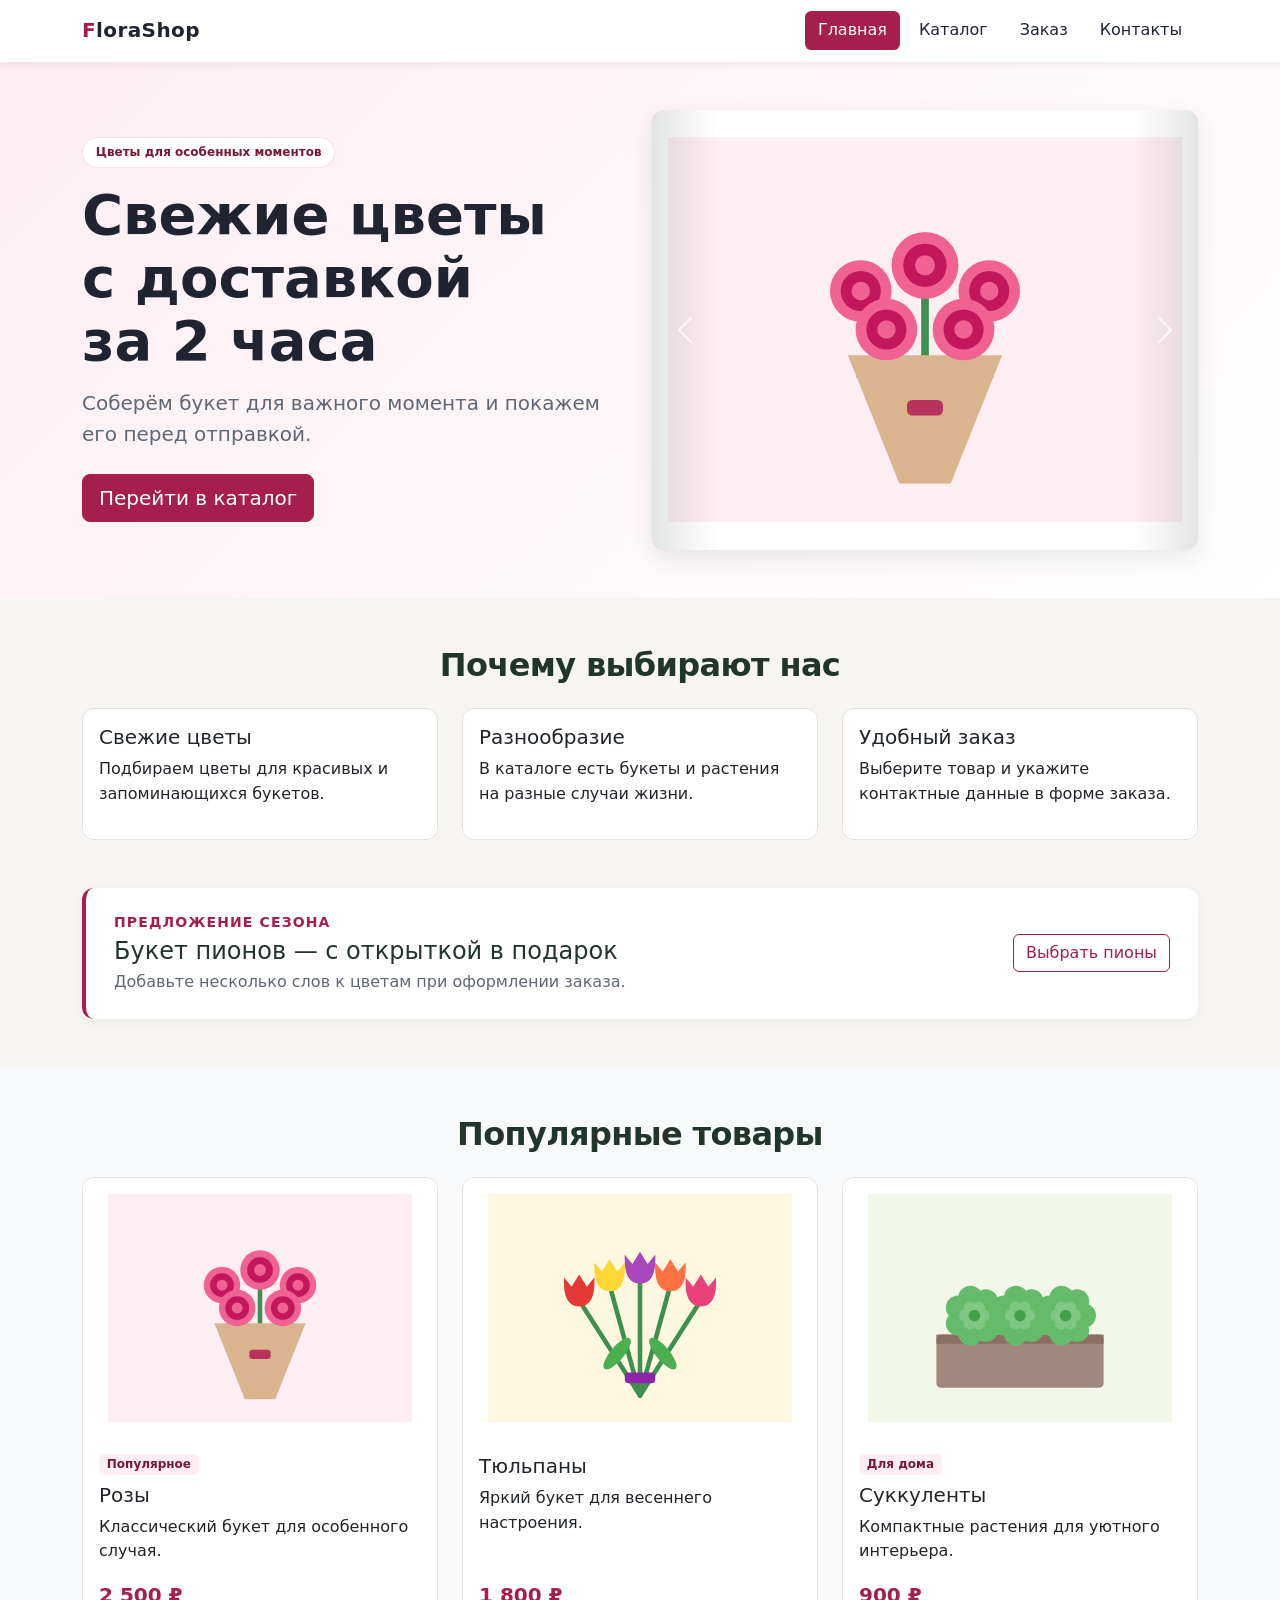
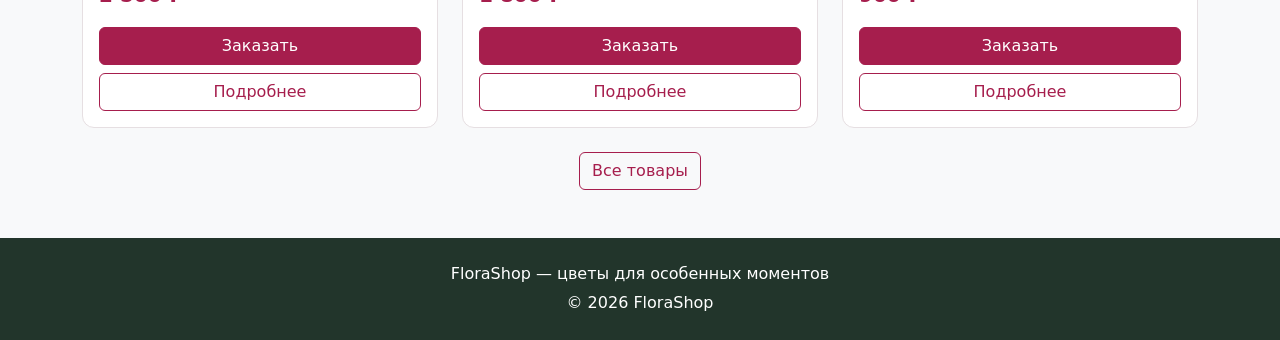
==== commit dd9f97ff: "fix: remove misleading product menu link" ====
--- a/index.html
+++ b/index.html
@@ -22,7 +22,6 @@
             <ul class="navbar-nav ms-auto">
                 <li class="nav-item"><a class="nav-link active" href="index.html">Главная</a></li>
                 <li class="nav-item"><a class="nav-link" href="catalog.html">Каталог</a></li>
-                <li class="nav-item"><a class="nav-link" href="product.html">О товарах</a></li>
                 <li class="nav-item"><a class="nav-link" href="order.html">Заказ</a></li>
                 <li class="nav-item"><a class="nav-link" href="contacts.html">Контакты</a></li>
             </ul>
